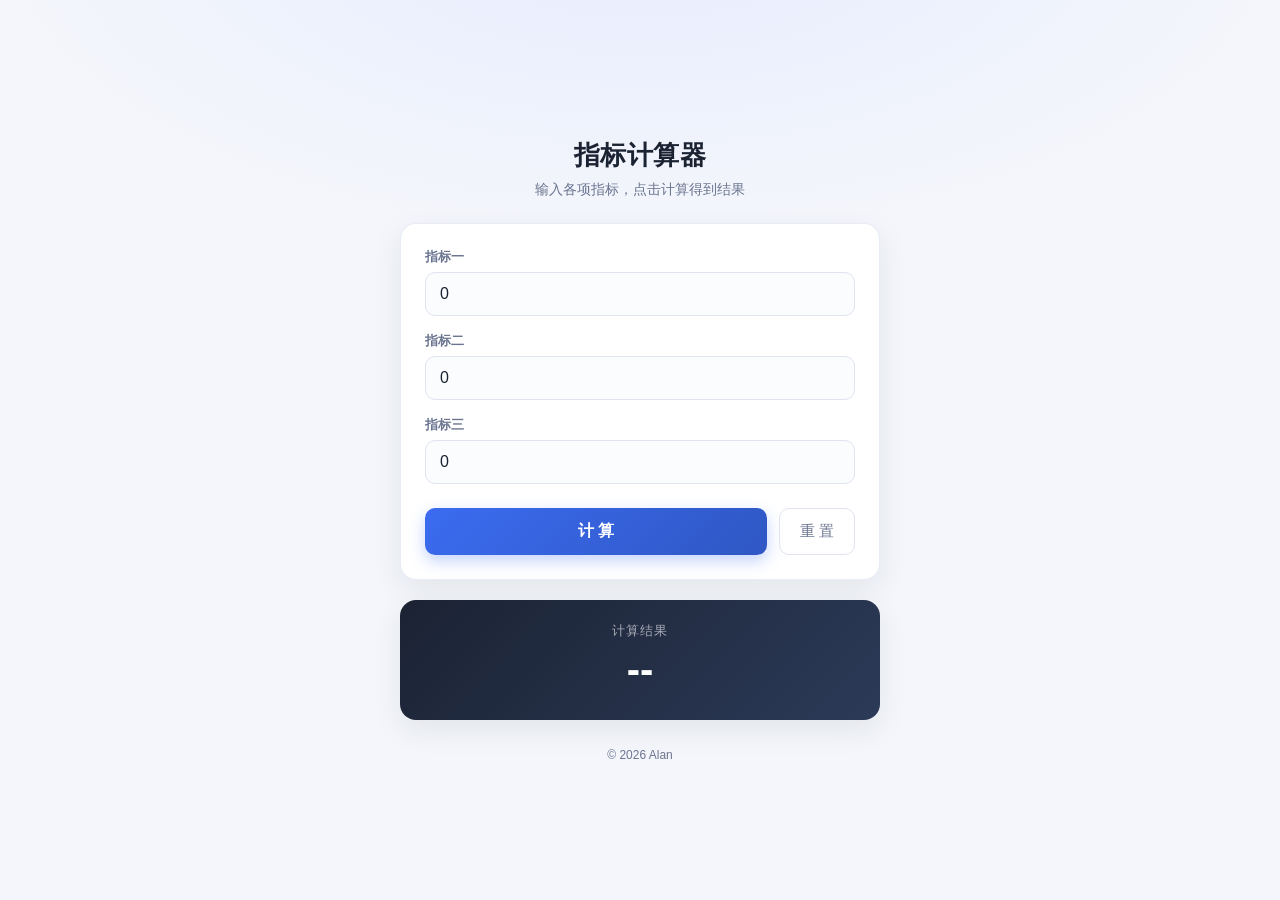
==== index.html @ f41632ca "feat: 指标计算器初始版本" ====
<!DOCTYPE html>
<html lang="zh-CN">
<head>
  <meta charset="UTF-8">
  <meta name="viewport" content="width=device-width, initial-scale=1.0">
  <title>指标计算器</title>
  <meta name="description" content="输入指标，计算综合值">
  <link rel="icon" href="data:image/svg+xml,<svg xmlns='http://www.w3.org/2000/svg' viewBox='0 0 100 100'><text y='.9em' font-size='90'>🧮</text></svg>">
  <link rel="stylesheet" href="style.css">
</head>
<body>
  <main class="container">
    <header class="header">
      <h1>指标计算器</h1>
      <p class="subtitle">输入各项指标，点击计算得到结果</p>
    </header>

    <section class="card">
      <form id="calc-form" autocomplete="off">
        <div id="inputs" class="inputs"></div>
        <div class="actions">
          <button type="submit" class="btn-primary">计 算</button>
          <button type="button" id="reset-btn" class="btn-ghost">重 置</button>
        </div>
      </form>
    </section>

    <section class="result-card" id="result-card" hidden>
      <span class="result-label">计算结果</span>
      <span class="result-value" id="result-value">--</span>
      <span class="result-unit" id="result-unit"></span>
    </section>
  </main>

  <footer class="footer">
    <span>© <span id="year"></span> Alan</span>
  </footer>

  <script src="script.js"></script>
</body>
</html>
---- style.css ----
* {
  margin: 0;
  padding: 0;
  box-sizing: border-box;
}

:root {
  --bg: #f4f6fb;
  --card: #ffffff;
  --text: #1b2333;
  --text-muted: #6b7590;
  --accent: #3b6cf0;
  --accent-dark: #2f57c4;
  --border: #dfe4f0;
  --radius: 16px;
  --shadow: 0 10px 30px rgba(27, 35, 51, 0.08);
}

html, body {
  height: 100%;
}

body {
  font-family: -apple-system, BlinkMacSystemFont, "Segoe UI", "PingFang SC",
    "Hiragino Sans GB", "Microsoft YaHei", sans-serif;
  background: radial-gradient(1200px 600px at 50% -10%, #e6ecff 0%, var(--bg) 55%);
  color: var(--text);
  display: flex;
  flex-direction: column;
  align-items: center;
  justify-content: center;
  padding: 24px 16px;
  min-height: 100vh;
}

.container {
  width: 100%;
  max-width: 480px;
}

.header {
  text-align: center;
  margin-bottom: 24px;
}

.header h1 {
  font-size: 26px;
  font-weight: 700;
  letter-spacing: 0.5px;
}

.subtitle {
  margin-top: 8px;
  font-size: 14px;
  color: var(--text-muted);
}

.card {
  background: var(--card);
  border-radius: var(--radius);
  box-shadow: var(--shadow);
  padding: 24px;
  border: 1px solid rgba(223, 228, 240, 0.7);
}

.inputs {
  display: flex;
  flex-direction: column;
  gap: 16px;
}

.field {
  display: flex;
  flex-direction: column;
  gap: 6px;
}

.field label {
  font-size: 13px;
  font-weight: 600;
  color: var(--text-muted);
}

.field .control {
  position: relative;
  display: flex;
  align-items: center;
}

.field input {
  width: 100%;
  padding: 12px 14px;
  font-size: 16px;
  color: var(--text);
  background: #fbfcfe;
  border: 1px solid var(--border);
  border-radius: 10px;
  outline: none;
  transition: border-color 0.15s, box-shadow 0.15s;
  appearance: textfield;
}

.field input:focus {
  border-color: var(--accent);
  box-shadow: 0 0 0 3px rgba(59, 108, 240, 0.15);
}

.field .unit {
  position: absolute;
  right: 14px;
  font-size: 13px;
  color: var(--text-muted);
  pointer-events: none;
}

.actions {
  display: flex;
  gap: 12px;
  margin-top: 24px;
}

.btn-primary {
  flex: 1;
  padding: 13px 18px;
  font-size: 16px;
  font-weight: 600;
  color: #fff;
  background: linear-gradient(135deg, var(--accent), var(--accent-dark));
  border: none;
  border-radius: 10px;
  cursor: pointer;
  transition: transform 0.1s, box-shadow 0.15s, opacity 0.15s;
  box-shadow: 0 6px 16px rgba(59, 108, 240, 0.3);
}

.btn-primary:hover {
  opacity: 0.92;
}

.btn-primary:active {
  transform: translateY(1px);
}

.btn-ghost {
  padding: 13px 20px;
  font-size: 15px;
  color: var(--text-muted);
  background: transparent;
  border: 1px solid var(--border);
  border-radius: 10px;
  cursor: pointer;
  transition: background 0.15s, color 0.15s;
}

.btn-ghost:hover {
  background: #f2f4f9;
  color: var(--text);
}

.result-card {
  margin-top: 20px;
  background: linear-gradient(135deg, #1b2333, #2c3a58);
  color: #fff;
  border-radius: var(--radius);
  padding: 22px 24px;
  display: flex;
  flex-direction: column;
  align-items: center;
  gap: 6px;
  box-shadow: var(--shadow);
  animation: pop 0.25s ease-out;
}

@keyframes pop {
  from { transform: translateY(8px); opacity: 0; }
  to { transform: translateY(0); opacity: 1; }
}

.result-label {
  font-size: 13px;
  color: rgba(255, 255, 255, 0.6);
  letter-spacing: 1px;
}

.result-value {
  font-size: 40px;
  font-weight: 700;
  font-variant-numeric: tabular-nums;
  line-height: 1.15;
  word-break: break-all;
  text-align: center;
}

.result-unit {
  font-size: 13px;
  color: rgba(255, 255, 255, 0.6);
}

.footer {
  margin-top: 28px;
  font-size: 12px;
  color: var(--text-muted);
}

@media (max-width: 420px) {
  .header h1 { font-size: 22px; }
  .result-value { font-size: 32px; }
}
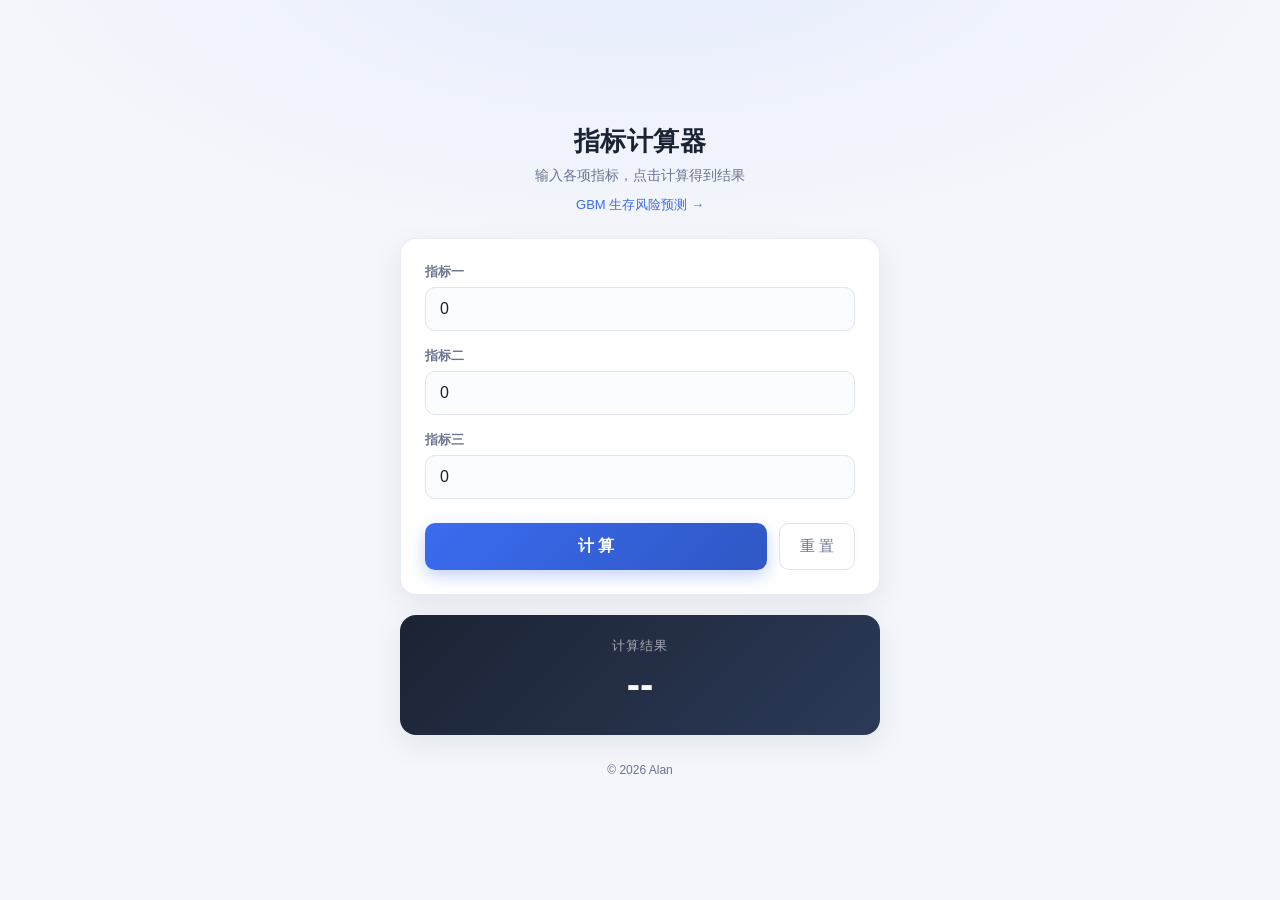
==== commit 7383550a: "feat: GBM-Cox 生存风险预测页（纯前端推断 + Breslow 生存曲线）" ====
--- a/index.html
+++ b/index.html
@@ -13,6 +13,7 @@
     <header class="header">
       <h1>指标计算器</h1>
       <p class="subtitle">输入各项指标，点击计算得到结果</p>
+      <nav class="nav"><a href="risk.html">GBM 生存风险预测 →</a></nav>
     </header>
 
     <section class="card">
--- a/style.css
+++ b/style.css
@@ -53,6 +53,20 @@
   margin-top: 8px;
   font-size: 14px;
   color: var(--text-muted);
+}
+
+.nav {
+  margin-top: 10px;
+}
+
+.nav a {
+  font-size: 13px;
+  color: var(--accent);
+  text-decoration: none;
+}
+
+.nav a:hover {
+  text-decoration: underline;
 }
 
 .card {
@@ -206,3 +220,156 @@
   .header h1 { font-size: 22px; }
   .result-value { font-size: 32px; }
 }
+
+/* ---- 风险预测页 ---- */
+
+body.page-wide {
+  justify-content: flex-start;
+  padding-top: 48px;
+}
+
+.container.wide {
+  max-width: 960px;
+}
+
+.card-title {
+  font-size: 15px;
+  font-weight: 700;
+  margin-bottom: 16px;
+  color: var(--text);
+}
+
+.inputs.grid-2 {
+  display: grid;
+  grid-template-columns: 1fr 1fr;
+  gap: 16px 20px;
+}
+
+.field select {
+  width: 100%;
+  padding: 12px 14px;
+  font-size: 16px;
+  color: var(--text);
+  background: #fbfcfe;
+  border: 1px solid var(--border);
+  border-radius: 10px;
+  outline: none;
+  transition: border-color 0.15s, box-shadow 0.15s;
+  appearance: none;
+  background-image: url("data:image/svg+xml,%3Csvg xmlns='http://www.w3.org/2000/svg' width='12' height='8'%3E%3Cpath d='M1 1l5 5 5-5' stroke='%236b7590' stroke-width='2' fill='none' stroke-linecap='round'/%3E%3C/svg%3E");
+  background-repeat: no-repeat;
+  background-position: right 14px center;
+}
+
+.field select:focus {
+  border-color: var(--accent);
+  box-shadow: 0 0 0 3px rgba(59, 108, 240, 0.15);
+}
+
+.hint {
+  margin-top: 14px;
+  font-size: 12px;
+  color: var(--text-muted);
+}
+
+.error {
+  color: #c0392b;
+  font-size: 14px;
+}
+
+.result-grid {
+  display: grid;
+  grid-template-columns: repeat(3, 1fr);
+  gap: 16px;
+  margin-top: 20px;
+}
+
+.result-grid .result-card {
+  margin-top: 0;
+  padding: 18px 16px;
+}
+
+.result-grid .result-value {
+  font-size: 30px;
+}
+
+.risk-badge {
+  padding: 2px 18px;
+  border-radius: 999px;
+  font-size: 26px !important;
+}
+
+.risk-badge.high {
+  background: linear-gradient(135deg, #e74c3c, #c0392b);
+  color: #fff;
+}
+
+.risk-badge.low {
+  background: linear-gradient(135deg, #27ae60, #1e8449);
+  color: #fff;
+}
+
+.chart-card {
+  margin-top: 20px;
+}
+
+.chart-card svg {
+  width: 100%;
+  height: auto;
+  display: block;
+}
+
+.chart-card .grid {
+  stroke: #e4e8f2;
+  stroke-width: 1;
+}
+
+.chart-card .tick {
+  font-size: 12px;
+  fill: #6b7590;
+}
+
+.chart-card .curve {
+  fill: none;
+  stroke: var(--accent);
+  stroke-width: 2.5;
+  stroke-linejoin: round;
+}
+
+.chart-card .dot {
+  fill: #fff;
+  stroke: var(--accent);
+  stroke-width: 2.5;
+}
+
+.surv-table {
+  margin-top: 12px;
+}
+
+.surv-table table {
+  width: 100%;
+  border-collapse: collapse;
+  font-size: 14px;
+}
+
+.surv-table th,
+.surv-table td {
+  padding: 8px 10px;
+  text-align: center;
+  border-bottom: 1px solid var(--border);
+}
+
+.surv-table th {
+  color: var(--text-muted);
+  font-weight: 600;
+  font-size: 13px;
+}
+
+@media (max-width: 720px) {
+  .inputs.grid-2 {
+    grid-template-columns: 1fr;
+  }
+  .result-grid {
+    grid-template-columns: 1fr;
+  }
+}
